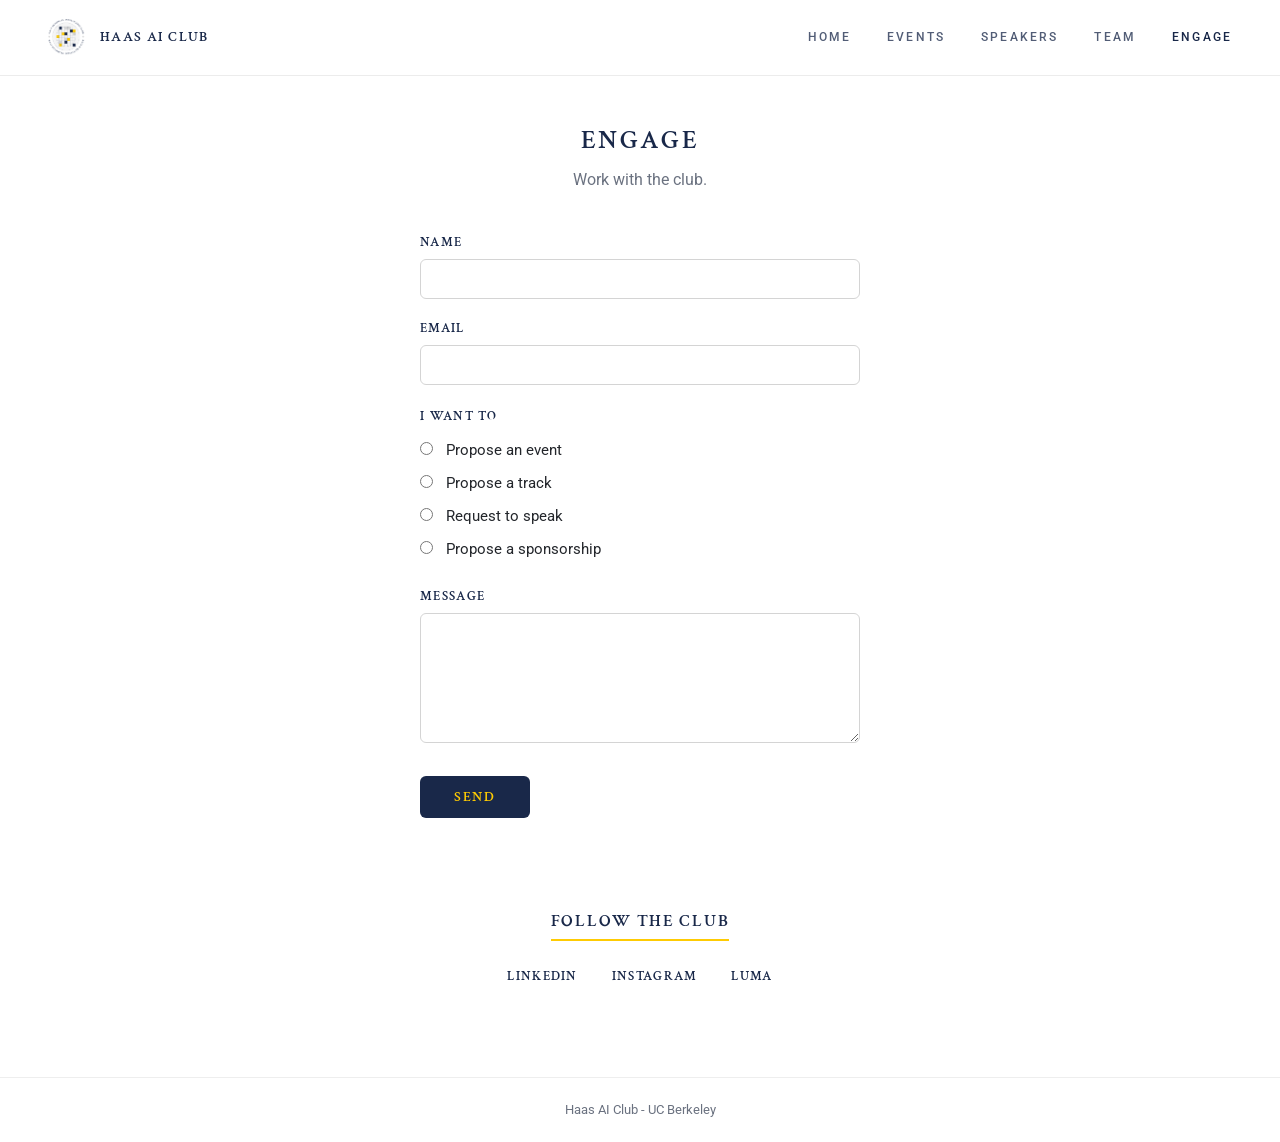
==== engage.html @ 67eb66f0 "Add Engage form backend, speakers grid, events redesign, team photos" ====
<!DOCTYPE html>
<html lang="en">
<head>
<meta charset="utf-8">
<meta name="viewport" content="width=device-width, initial-scale=1">
<title>Engage - Haas AI Club</title>
<link rel="icon" href="assets/seal.png">
<link rel="preconnect" href="https://fonts.googleapis.com">
<link rel="preconnect" href="https://fonts.gstatic.com" crossorigin>
<link href="https://fonts.googleapis.com/css2?family=Crimson+Text:wght@600&family=Roboto:wght@400;500&display=swap" rel="stylesheet">
<link rel="stylesheet" href="styles.css">
</head>
<body>
<header class="site">
  <a class="brand" href="index.html"><img src="assets/seal.png" alt="Haas AI Club seal"><span>Haas AI Club</span></a>
  <nav class="top">
      <a href="index.html">HOME</a>
      <a href="events.html">EVENTS</a>
      <a href="speakers.html">SPEAKERS</a>
      <a href="team.html">TEAM</a>
      <a href="engage.html" class="active">ENGAGE</a>
  </nav>
</header>
<main>

<h1 class="page">Engage</h1>
<p class="lede">Work with the club.</p>

<form class="eform" action="/api/engage" method="post">
  <label class="fl" for="f-name">Name</label>
  <input class="fi" type="text" id="f-name" name="name" required autocomplete="name">
  <label class="fl" for="f-email">Email</label>
  <input class="fi" type="email" id="f-email" name="email" required autocomplete="email">
  <input class="hp" type="text" name="company" tabindex="-1" autocomplete="off" aria-hidden="true">
  <fieldset class="fr">
    <legend class="fl">I want to</legend>
    <label class="fro"><input type="radio" name="topic" value="propose-event" required> Propose an event</label>
    <label class="fro"><input type="radio" name="topic" value="propose-track"> Propose a track</label>
    <label class="fro"><input type="radio" name="topic" value="request-to-speak"> Request to speak</label>
    <label class="fro"><input type="radio" name="topic" value="propose-sponsorship"> Propose a sponsorship</label>
  </fieldset>
  <label class="fl" for="f-message">Message</label>
  <textarea class="fi" id="f-message" name="message" rows="6" required></textarea>
  <button class="fbtn" type="submit">Send</button>
</form>

<div class="esoc">
  <h2 class="evsec">Follow the Club</h2>
  <div class="esocrow">
    <a href="https://www.linkedin.com/company/haas-ai-club/" target="_blank" rel="noopener">LinkedIn</a>
    <a href="https://www.instagram.com/haasaiclub/" target="_blank" rel="noopener">Instagram</a>
    <a href="https://luma.com/haasaiclub" target="_blank" rel="noopener">Luma</a>
  </div>
</div>

</main>
<footer>Haas AI Club - UC Berkeley</footer>
</body>
</html>
---- styles.css ----
:root{
  --navy:#192849; --gold:#FECB03; --softgold:#F1B844; --gray:#D4D4D4;
  --ink:#23262b; --muted:#6b7280; --paper:#ffffff;
}
*{margin:0;padding:0;box-sizing:border-box}
html{-webkit-text-size-adjust:100%}
body{font-family:'Roboto',Arial,sans-serif;color:var(--ink);background:var(--paper);line-height:1.55}
.wordmark{font-family:'Crimson Text',Georgia,serif;font-weight:600;text-transform:uppercase;letter-spacing:.1em}
a{color:var(--navy)}
.reviewbar{background:var(--navy);color:var(--gold);text-align:center;font-size:12px;letter-spacing:.08em;text-transform:uppercase;padding:6px 10px}
header.site{height:76px;border-bottom:1px solid #ececec;display:flex;align-items:center;justify-content:space-between;padding:0 48px}
header.site .brand{display:flex;align-items:center;gap:14px;text-decoration:none}
header.site .brand img{width:38px;height:38px}
header.site .brand span{font-family:'Crimson Text',Georgia,serif;font-weight:600;text-transform:uppercase;letter-spacing:.1em;color:var(--navy);font-size:14px}
nav.top{display:flex;gap:36px;align-items:center;flex-wrap:wrap}
nav.top a{font-family:'Roboto',Arial,sans-serif;font-weight:500;font-size:12px;letter-spacing:.18em;text-transform:uppercase;color:var(--navy);text-decoration:none;opacity:.75}
nav.top a.active{opacity:1}
nav.top a:hover{opacity:1}
main{max-width:920px;margin:0 auto;padding:44px 22px 90px}
main.home{max-width:none;padding:0}
h1.page{font-family:'Crimson Text',Georgia,serif;font-weight:600;text-transform:uppercase;letter-spacing:.1em;color:var(--navy);font-size:26px;text-align:center;margin-bottom:8px}
p.lede{text-align:center;color:var(--muted);max-width:560px;margin:0 auto 40px}
.credits{text-align:center;color:var(--muted);font-size:12px;margin-top:34px}
footer{border-top:1px solid #eee;text-align:center;color:var(--muted);font-size:13px;padding:22px}

/* home */
.home-wrap{min-height:calc(100vh - 76px - 30px);display:flex;flex-direction:column}
.home-hero{flex:1;display:flex;flex-direction:column;align-items:center;justify-content:center;text-align:center}
.home-hero img.seal{width:118px;height:118px;margin-bottom:30px}
.home-hero h1{font-family:'Crimson Text',Georgia,serif;font-weight:600;text-transform:uppercase;letter-spacing:.1em;color:var(--navy);font-size:46px;line-height:1.25}
.home-hero .sub{font-family:'Crimson Text',Georgia,serif;letter-spacing:.1em;text-transform:uppercase;color:var(--navy);font-size:17px;margin-top:14px}
.squares{display:flex;justify-content:center;gap:8px;margin-top:30px}
.squares span{width:14px;height:14px;display:block}
.upnext{text-align:center;color:var(--muted);font-size:14px;padding:0 20px 34px}
.upnext strong{color:var(--navy);font-weight:500}

/* events */
.ev{display:flex;align-items:center;gap:22px;padding:18px 6px;border-bottom:1px solid #eee}
.evd{width:110px;flex:none;font-family:'Crimson Text',Georgia,serif;font-weight:600;text-transform:uppercase;letter-spacing:.1em;color:var(--navy);font-size:13px}
.evm{flex:1}
.evt{font-family:'Crimson Text',Georgia,serif;font-weight:600;color:var(--ink);font-size:19px}
.evv{color:var(--muted);font-size:13.5px;margin-top:2px}
.evgo{flex:none;font-family:'Crimson Text',Georgia,serif;font-weight:600;text-transform:uppercase;letter-spacing:.1em;font-size:13px;text-decoration:none;color:var(--navy)}
.evgo:hover{color:var(--softgold)}
.evgo.pending{color:#b9bfc9;cursor:default}

.evsec.top{margin-top:14px}
.evsec{font-family:'Crimson Text',Georgia,serif;font-weight:600;text-transform:uppercase;letter-spacing:.1em;color:var(--navy);font-size:17px;border-bottom:2px solid var(--gold);display:inline-block;padding-bottom:4px;margin:48px 0 8px}

/* speakers */
.spk-group{margin-bottom:44px}
.spk-group h2{font-family:'Crimson Text',Georgia,serif;font-weight:600;text-transform:uppercase;letter-spacing:.1em;color:var(--navy);font-size:17px;border-bottom:2px solid var(--gold);display:inline-block;padding-bottom:4px;margin-bottom:16px}
.spk{display:flex;gap:14px;padding:9px 0;font-size:15px}
.spk .who{font-weight:500;color:var(--ink);min-width:170px}
.spk .what{color:var(--muted)}

/* team */
.banner{background:#fdf6e0;border:1px solid var(--softgold);color:#7a5b00;font-size:13.5px;padding:10px 14px;border-radius:6px;margin-bottom:34px;text-align:center}
.tsec{font-family:'Crimson Text',Georgia,serif;font-weight:600;text-transform:uppercase;letter-spacing:.1em;color:var(--navy);font-size:16px;margin:36px 0 18px;text-align:center}
.grid{display:grid;grid-template-columns:repeat(auto-fill,minmax(180px,1fr));gap:26px}
.card{text-align:center}
.card img,.card .mono{width:120px;height:120px;border-radius:50%;object-fit:cover;margin:0 auto 12px;display:block}
.card .mono{background:var(--navy);color:var(--gold);font-family:'Crimson Text',Georgia,serif;font-weight:600;font-size:34px;display:flex;align-items:center;justify-content:center;letter-spacing:.05em}
.card .nm{font-weight:500;font-size:15.5px}
.card .ti{color:var(--muted);font-size:13px;margin-top:2px}
.card .co{color:var(--muted);font-size:12.5px;margin-top:1px}
.card .logos{display:flex;align-items:center;justify-content:center;gap:12px;margin-top:9px;min-height:20px}
.card .logos img{height:17px;width:auto;max-width:84px;border-radius:0;margin:0;display:inline-block;object-fit:contain}

/* contact */
.cwrap{max-width:460px;margin:20px auto 0}
.crow{display:flex;gap:16px;padding:14px 4px;border-bottom:1px solid #eee;font-size:15.5px}
.crow .k{width:110px;flex:none;font-family:'Crimson Text',Georgia,serif;font-weight:600;text-transform:uppercase;letter-spacing:.1em;color:var(--navy);font-size:13px;padding-top:2px}

@media (max-width:640px){
  main{padding:34px 16px 70px}
  main.home{padding:0}
  header.site{flex-direction:column;height:auto;padding:16px;gap:10px;justify-content:center}
  .home-hero h1{font-size:30px}
  .home-hero img.seal{width:100px;height:100px}
  .home-wrap{min-height:calc(100vh - 130px)}
  .ev{flex-direction:column;align-items:flex-start;gap:6px}
  .evd{width:auto}
  .spk{flex-direction:column;gap:2px}
  .spk .who{min-width:0}
  .crow{flex-direction:column;gap:2px}
  nav.top{gap:6px 18px;justify-content:center}
}

.credit{font-size:12px;color:var(--muted);text-align:center;margin-top:26px}
.card .logos img.mk{height:21px}

/* speakers grid */
.spkgrid{display:grid;grid-template-columns:repeat(6,minmax(0,1fr));gap:30px 22px;margin-top:20px}
.spkcard{text-align:center}
.spkcard img.face{width:96px;height:96px;border-radius:50%;object-fit:cover;margin:0 auto 10px;display:block}
.spkcard .nm{font-weight:500;font-size:14.5px}
.spkcard img.lg{height:14px;width:auto;max-width:90px;margin:7px auto 3px;display:block;object-fit:contain}
.spkcard .ti{color:var(--muted);font-size:12px;line-height:1.35}
@media(max-width:960px){.spkgrid{grid-template-columns:repeat(3,1fr)}}
@media(max-width:520px){.spkgrid{grid-template-columns:repeat(2,1fr)}}

/* engage form */
.eform{max-width:440px;margin:8px auto 0;text-align:left}
.fl{display:block;font-family:'Crimson Text',Georgia,serif;font-weight:600;text-transform:uppercase;letter-spacing:.1em;color:var(--navy);font-size:13px;margin:20px 0 6px}
.fi{width:100%;box-sizing:border-box;border:1px solid var(--gray);border-radius:6px;padding:10px 12px;font-family:'Roboto',Helvetica,Arial,sans-serif;font-size:15px;color:var(--ink);background:#fff}
.fi:focus{outline:none;border-color:var(--navy)}
.fr{border:none;margin:22px 0 0;padding:0}
.fro{display:block;font-size:15px;color:var(--ink);padding:5px 0}
.fro input{margin-right:9px;accent-color:var(--navy)}
.fbtn{margin-top:26px;background:var(--navy);color:var(--gold);border:none;border-radius:6px;font-family:'Crimson Text',Georgia,serif;font-weight:600;text-transform:uppercase;letter-spacing:.12em;font-size:14px;padding:12px 34px;cursor:pointer}
.fbtn:hover{background:#23345e}
.esoc{margin-top:90px;text-align:center}
.esoc .evsec{margin-top:0}
.esocrow{display:flex;justify-content:center;gap:34px;margin-top:18px}
.esocrow a{font-family:'Crimson Text',Georgia,serif;font-weight:600;text-transform:uppercase;letter-spacing:.1em;font-size:13px;color:var(--navy);text-decoration:none}
.esocrow a:hover{color:var(--softgold)}

.hp{position:absolute;left:-9999px;top:-9999px;width:1px;height:1px;overflow:hidden;opacity:0}

.spkcard .mono{width:96px;height:96px;border-radius:50%;background:var(--navy);color:var(--gold);font-family:'Crimson Text',Georgia,serif;font-weight:600;font-size:28px;display:flex;align-items:center;justify-content:center;margin:0 auto 10px;letter-spacing:.05em}
.spkcard .lgtxt{font-weight:500;font-size:13px;color:var(--navy);margin:7px auto 3px;min-height:14px}
.spknote{color:var(--muted);font-size:12.5px;margin:-6px 0 12px}

.spkcard img.lg{height:20px;max-width:110px}
.spkcard .cn{color:var(--muted);font-size:11px;letter-spacing:.08em;text-transform:uppercase;margin-top:2px}

/* speakers: featured upcoming fills first desktop viewport, 6-across */
.spkgroup .spkgrid{}
.spk-group.featgrp{min-height:min(calc(100vh - 200px),820px);display:flex;flex-direction:column;justify-content:center;padding-bottom:150px}
.spk-group.featgrp h2{align-self:flex-start}
.spkgrid.feat6 img.face,.spkgrid.feat6 .mono{width:100%;max-width:150px;height:auto;aspect-ratio:1;font-size:44px;margin:0 auto 14px}
.spkgrid.feat6 .nm{font-size:16px}
.spkgrid.feat6 img.lg{height:26px;max-width:120px;margin:10px auto 4px}
.spkgrid.feat6 .lgtxt{font-size:15px;margin:10px auto 4px;min-height:22px}
.spkgrid.feat6 .cn{font-size:12px}
.spkgrid.feat6 .ti{font-size:13.5px}
@media(max-width:960px){.spk-group.featgrp{min-height:0;padding-bottom:0;display:block}.spkgrid.feat6 img.face,.spkgrid.feat6 .mono{max-width:140px;font-size:38px}}
@media(max-width:520px){.spkgrid.feat6 img.face,.spkgrid.feat6 .mono{max-width:120px;font-size:34px}}
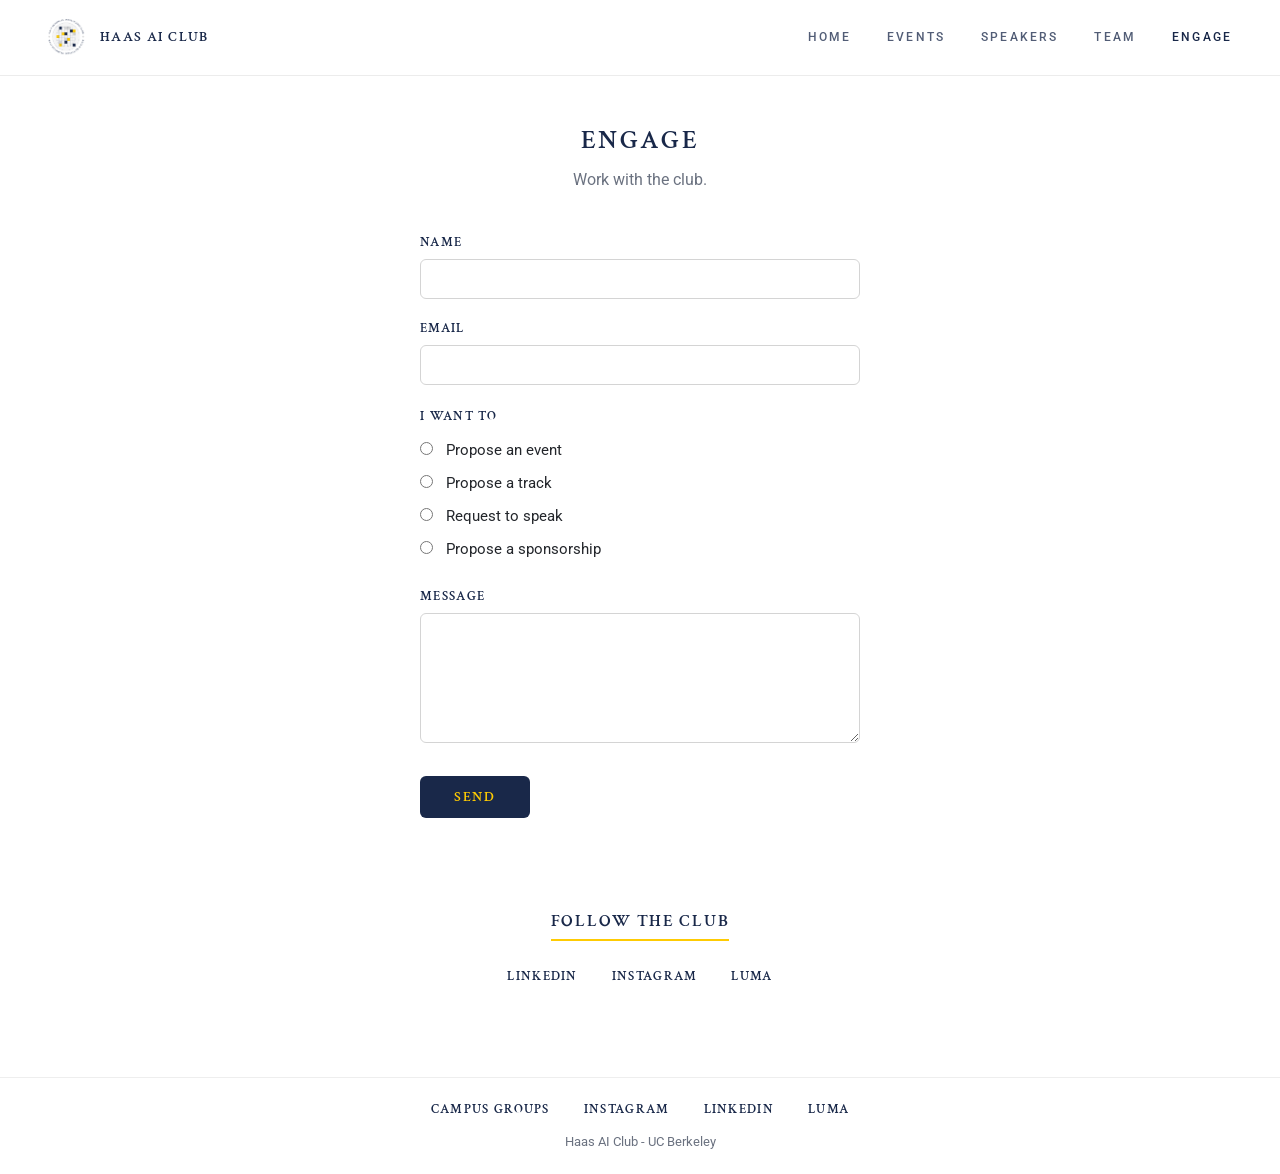
==== commit f6ef7daa: "Home page refresh and join links in every footer - Home: one-line mission, Join the club / See all e" ====
--- a/engage.html
+++ b/engage.html
@@ -54,6 +54,14 @@
 </div>
 
 </main>
-<footer>Haas AI Club - UC Berkeley</footer>
+<footer>
+  <div class="flinks">
+    <a href="https://haas.campusgroups.com/haic/home/" target="_blank" rel="noopener">Campus Groups</a>
+    <a href="https://www.instagram.com/haasaiclub/" target="_blank" rel="noopener">Instagram</a>
+    <a href="https://www.linkedin.com/company/haas-ai-club/" target="_blank" rel="noopener">LinkedIn</a>
+    <a href="https://luma.com/haasaiclub" target="_blank" rel="noopener">Luma</a>
+  </div>
+  Haas AI Club - UC Berkeley
+</footer>
 </body>
 </html>
--- a/styles.css
+++ b/styles.css
@@ -120,20 +120,45 @@
 
 .spkcard .mono{width:96px;height:96px;border-radius:50%;background:var(--navy);color:var(--gold);font-family:'Crimson Text',Georgia,serif;font-weight:600;font-size:28px;display:flex;align-items:center;justify-content:center;margin:0 auto 10px;letter-spacing:.05em}
 .spkcard .lgtxt{font-weight:500;font-size:13px;color:var(--navy);margin:7px auto 3px;min-height:14px}
-.spknote{color:var(--muted);font-size:12.5px;margin:-6px 0 12px}
 
 .spkcard img.lg{height:20px;max-width:110px}
 .spkcard .cn{color:var(--muted);font-size:11px;letter-spacing:.08em;text-transform:uppercase;margin-top:2px}
 
-/* speakers: featured upcoming fills first desktop viewport, 6-across */
-.spkgroup .spkgrid{}
-.spk-group.featgrp{min-height:min(calc(100vh - 200px),820px);display:flex;flex-direction:column;justify-content:center;padding-bottom:150px}
-.spk-group.featgrp h2{align-self:flex-start}
+/* speakers: featured upcoming grid, 6-across */
 .spkgrid.feat6 img.face,.spkgrid.feat6 .mono{width:100%;max-width:150px;height:auto;aspect-ratio:1;font-size:44px;margin:0 auto 14px}
 .spkgrid.feat6 .nm{font-size:16px}
 .spkgrid.feat6 img.lg{height:26px;max-width:120px;margin:10px auto 4px}
 .spkgrid.feat6 .lgtxt{font-size:15px;margin:10px auto 4px;min-height:22px}
 .spkgrid.feat6 .cn{font-size:12px}
 .spkgrid.feat6 .ti{font-size:13.5px}
-@media(max-width:960px){.spk-group.featgrp{min-height:0;padding-bottom:0;display:block}.spkgrid.feat6 img.face,.spkgrid.feat6 .mono{max-width:140px;font-size:38px}}
+@media(max-width:960px){.spkgrid.feat6 img.face,.spkgrid.feat6 .mono{max-width:140px;font-size:38px}}
 @media(max-width:520px){.spkgrid.feat6 img.face,.spkgrid.feat6 .mono{max-width:120px;font-size:34px}}
+
+/* home refresh: mission, calls to action, up next, speaker logos, photos */
+.home2{max-width:920px;margin:0 auto;padding:0 22px 20px}
+.home2 .home-hero{padding:64px 0 52px}
+.home2 .home-hero img.seal{width:96px;height:96px;margin-bottom:24px}
+.home2 .mission{max-width:560px;margin:26px auto 0;font-size:17px;color:var(--ink);text-align:center}
+.ctas{display:flex;gap:16px;justify-content:center;flex-wrap:wrap;margin-top:28px}
+.btn{font-family:'Crimson Text',Georgia,serif;font-weight:600;text-transform:uppercase;letter-spacing:.12em;font-size:14px;padding:12px 30px;border-radius:6px;text-decoration:none;display:inline-block}
+.btn.solid{background:var(--navy);color:var(--gold)}
+.btn.solid:hover{background:#23345e}
+.btn.ghost{border:1px solid var(--navy);color:var(--navy);padding:11px 29px}
+.btn.ghost:hover{color:var(--softgold);border-color:var(--softgold)}
+.sechead{display:flex;justify-content:space-between;align-items:baseline;gap:16px;margin-top:48px}
+.sechead .evsec{margin:0 0 8px}
+.sechead a{font-family:'Crimson Text',Georgia,serif;font-weight:600;text-transform:uppercase;letter-spacing:.1em;font-size:13px;color:var(--navy);text-decoration:none;white-space:nowrap}
+.sechead a:hover{color:var(--softgold)}
+.logostrip{display:flex;flex-wrap:wrap;justify-content:space-between;align-items:center;gap:22px 30px;padding:22px 6px 6px}
+.logostrip img{height:22px;width:auto;max-width:110px;object-fit:contain;filter:grayscale(1);opacity:.6}
+.photostrip{display:grid;grid-template-columns:repeat(2,minmax(0,1fr));gap:16px;margin-top:18px}
+.photostrip img{width:100%;aspect-ratio:3/2;object-fit:cover;border-radius:6px;display:block}
+.photostrip .cap{font-size:13px;color:var(--muted);margin-top:6px}
+.flinks{display:flex;justify-content:center;flex-wrap:wrap;gap:12px 34px;margin-bottom:12px}
+.flinks a{font-family:'Crimson Text',Georgia,serif;font-weight:600;text-transform:uppercase;letter-spacing:.1em;font-size:13px;color:var(--navy);text-decoration:none}
+.flinks a:hover{color:var(--softgold)}
+@media (max-width:640px){
+  .home2 .home-hero{padding:40px 0 36px}
+  .photostrip{grid-template-columns:1fr}
+  .logostrip{justify-content:center}
+}
